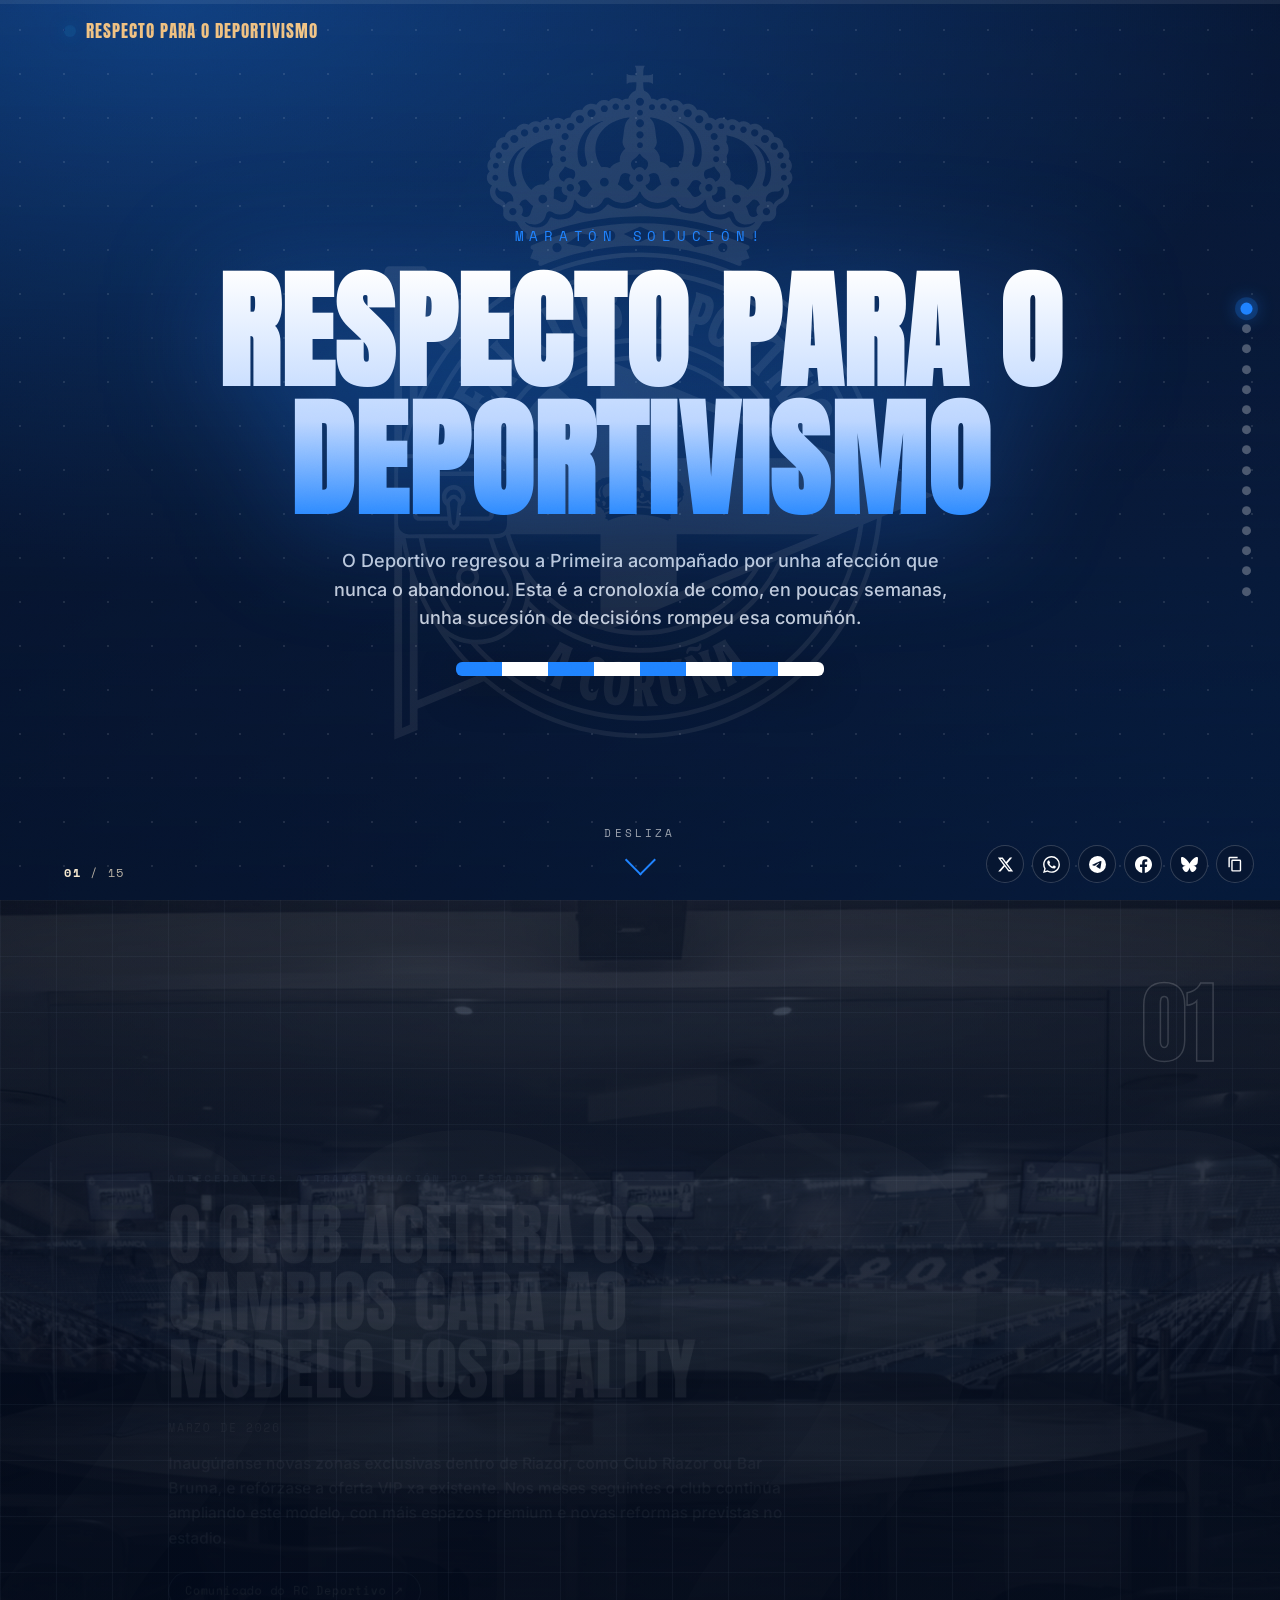
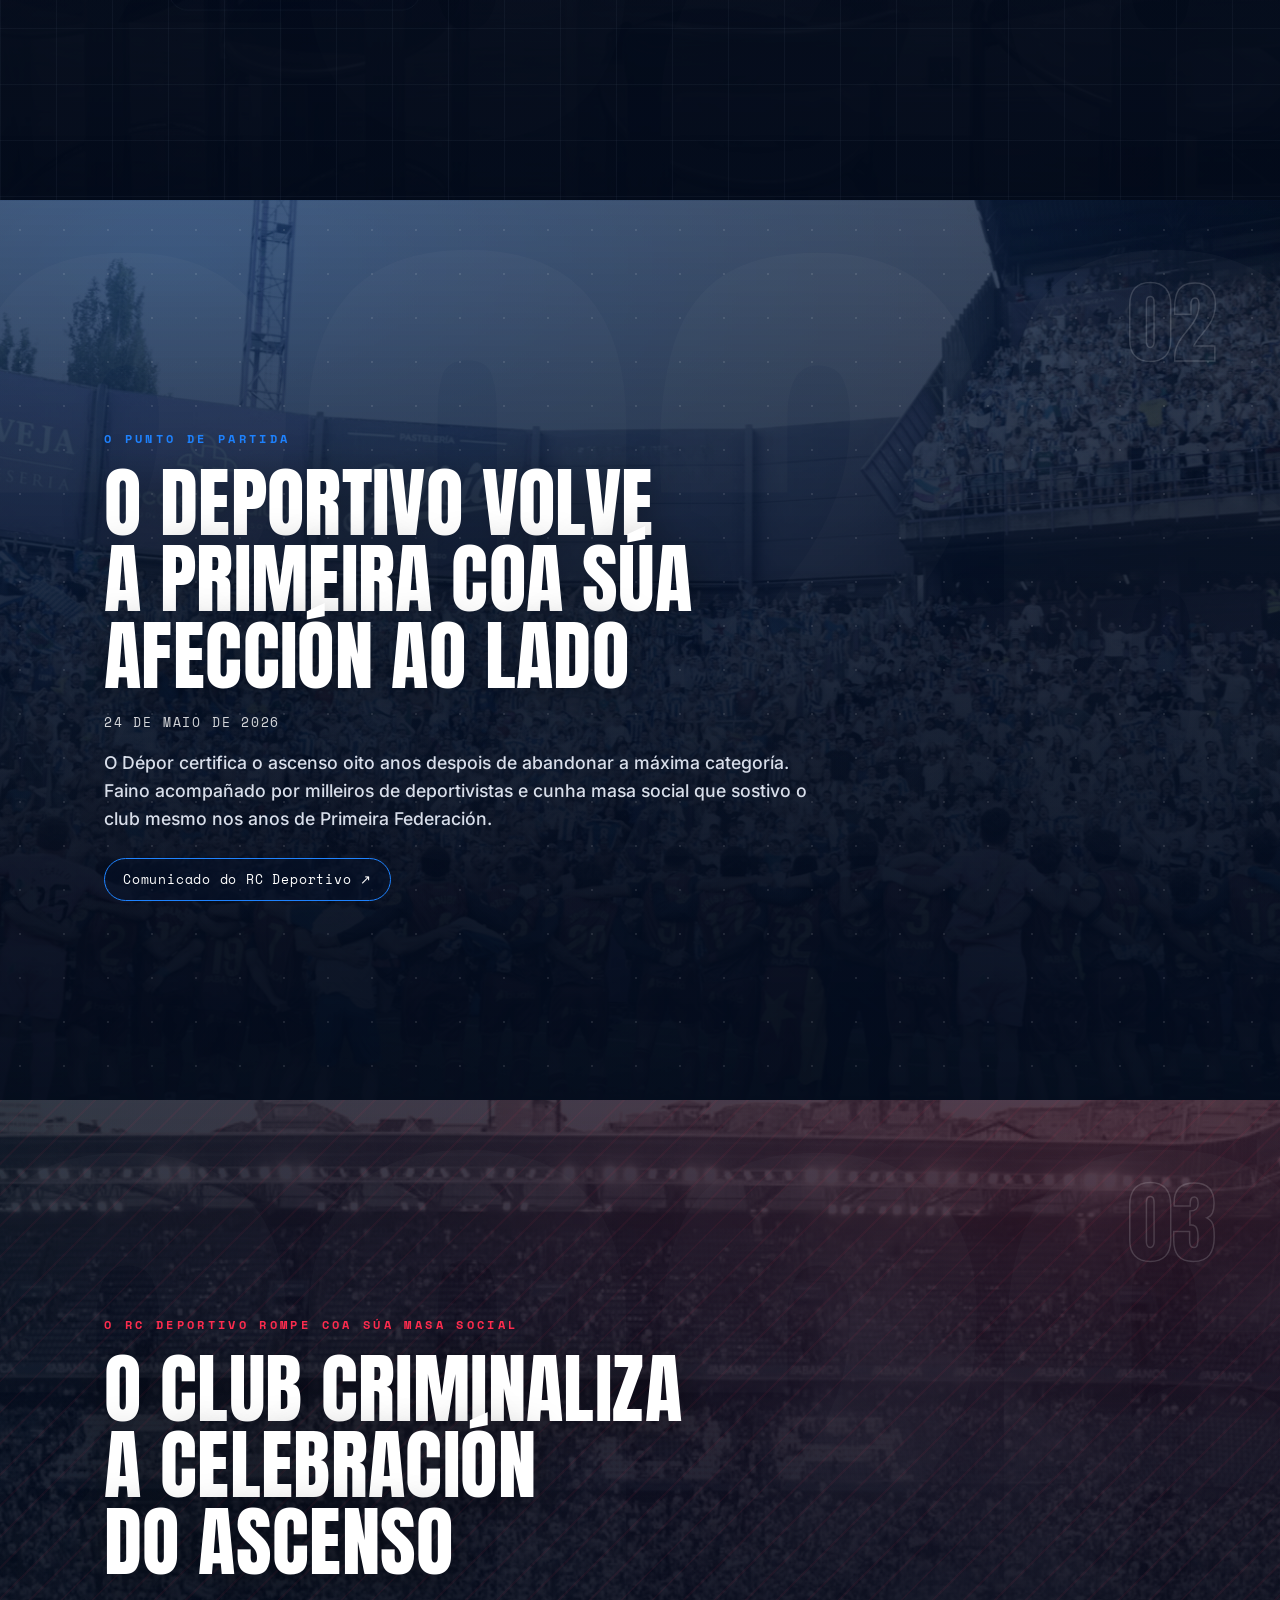
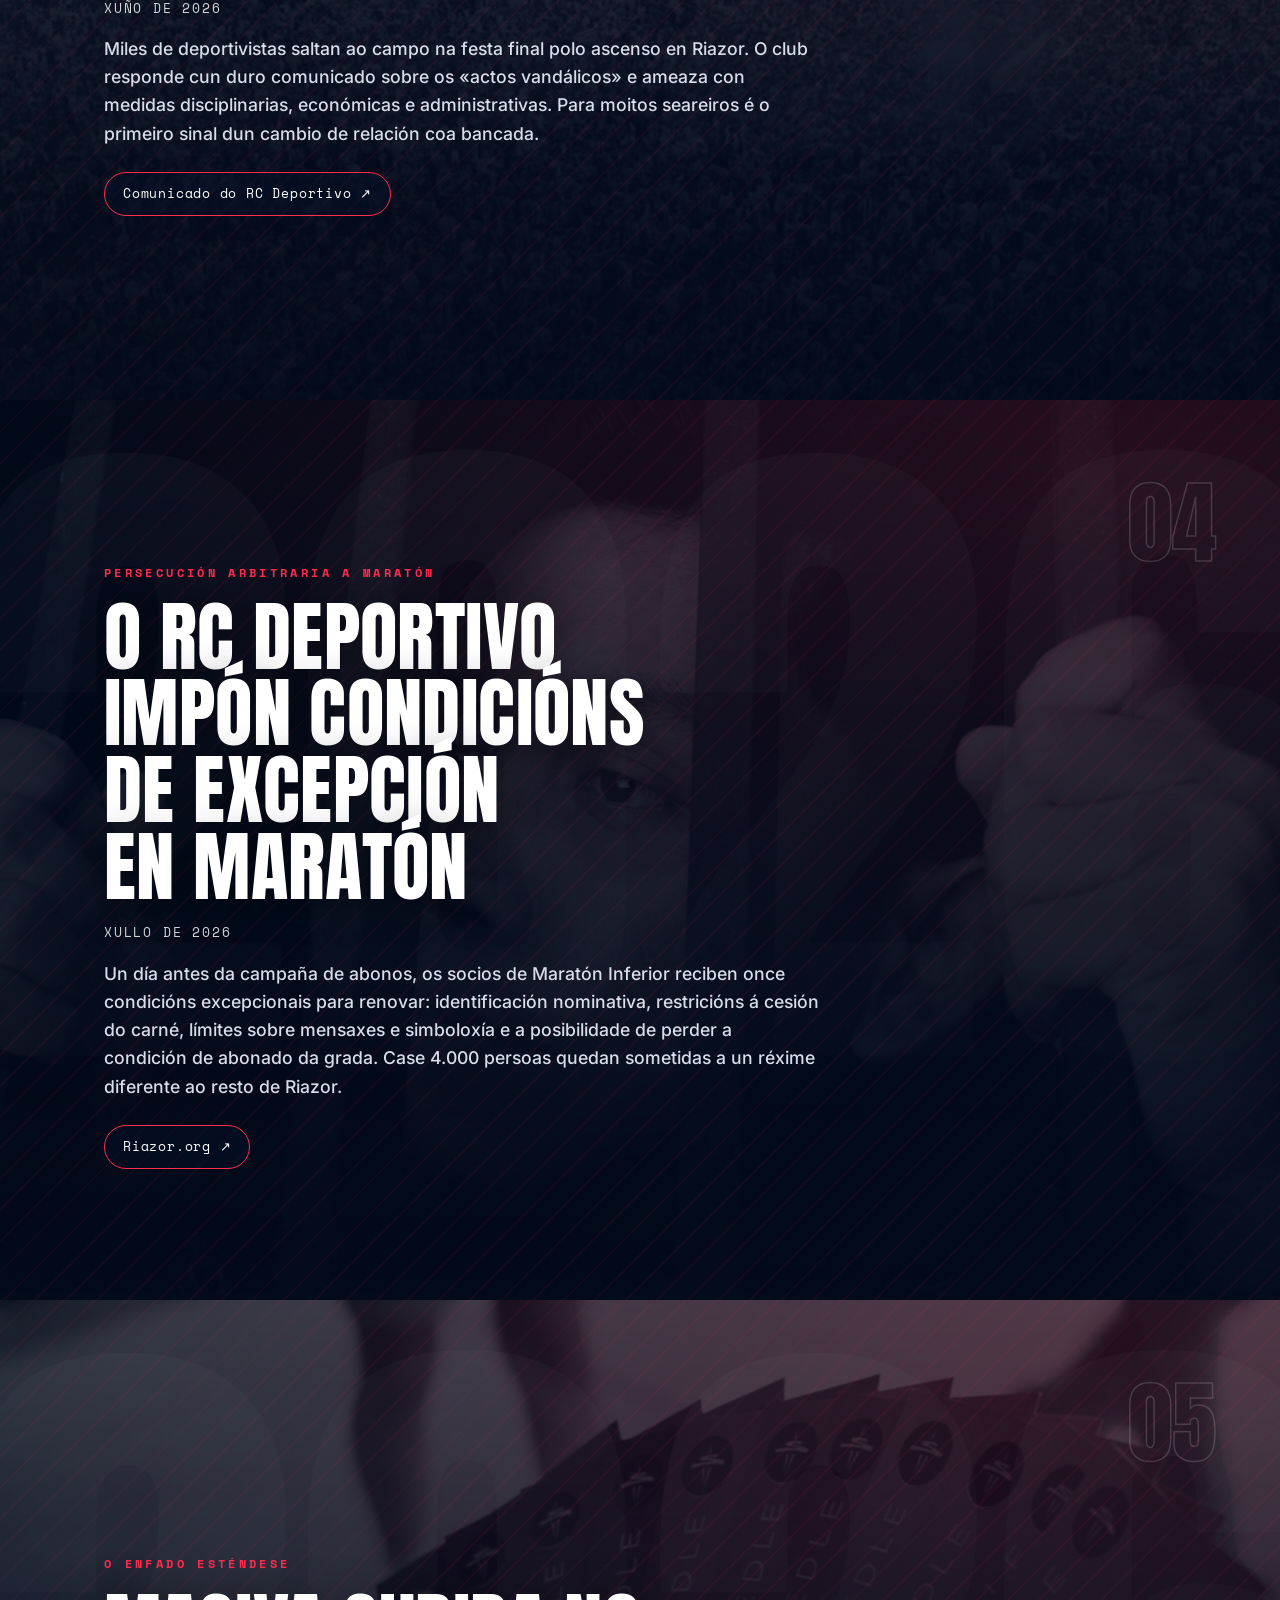
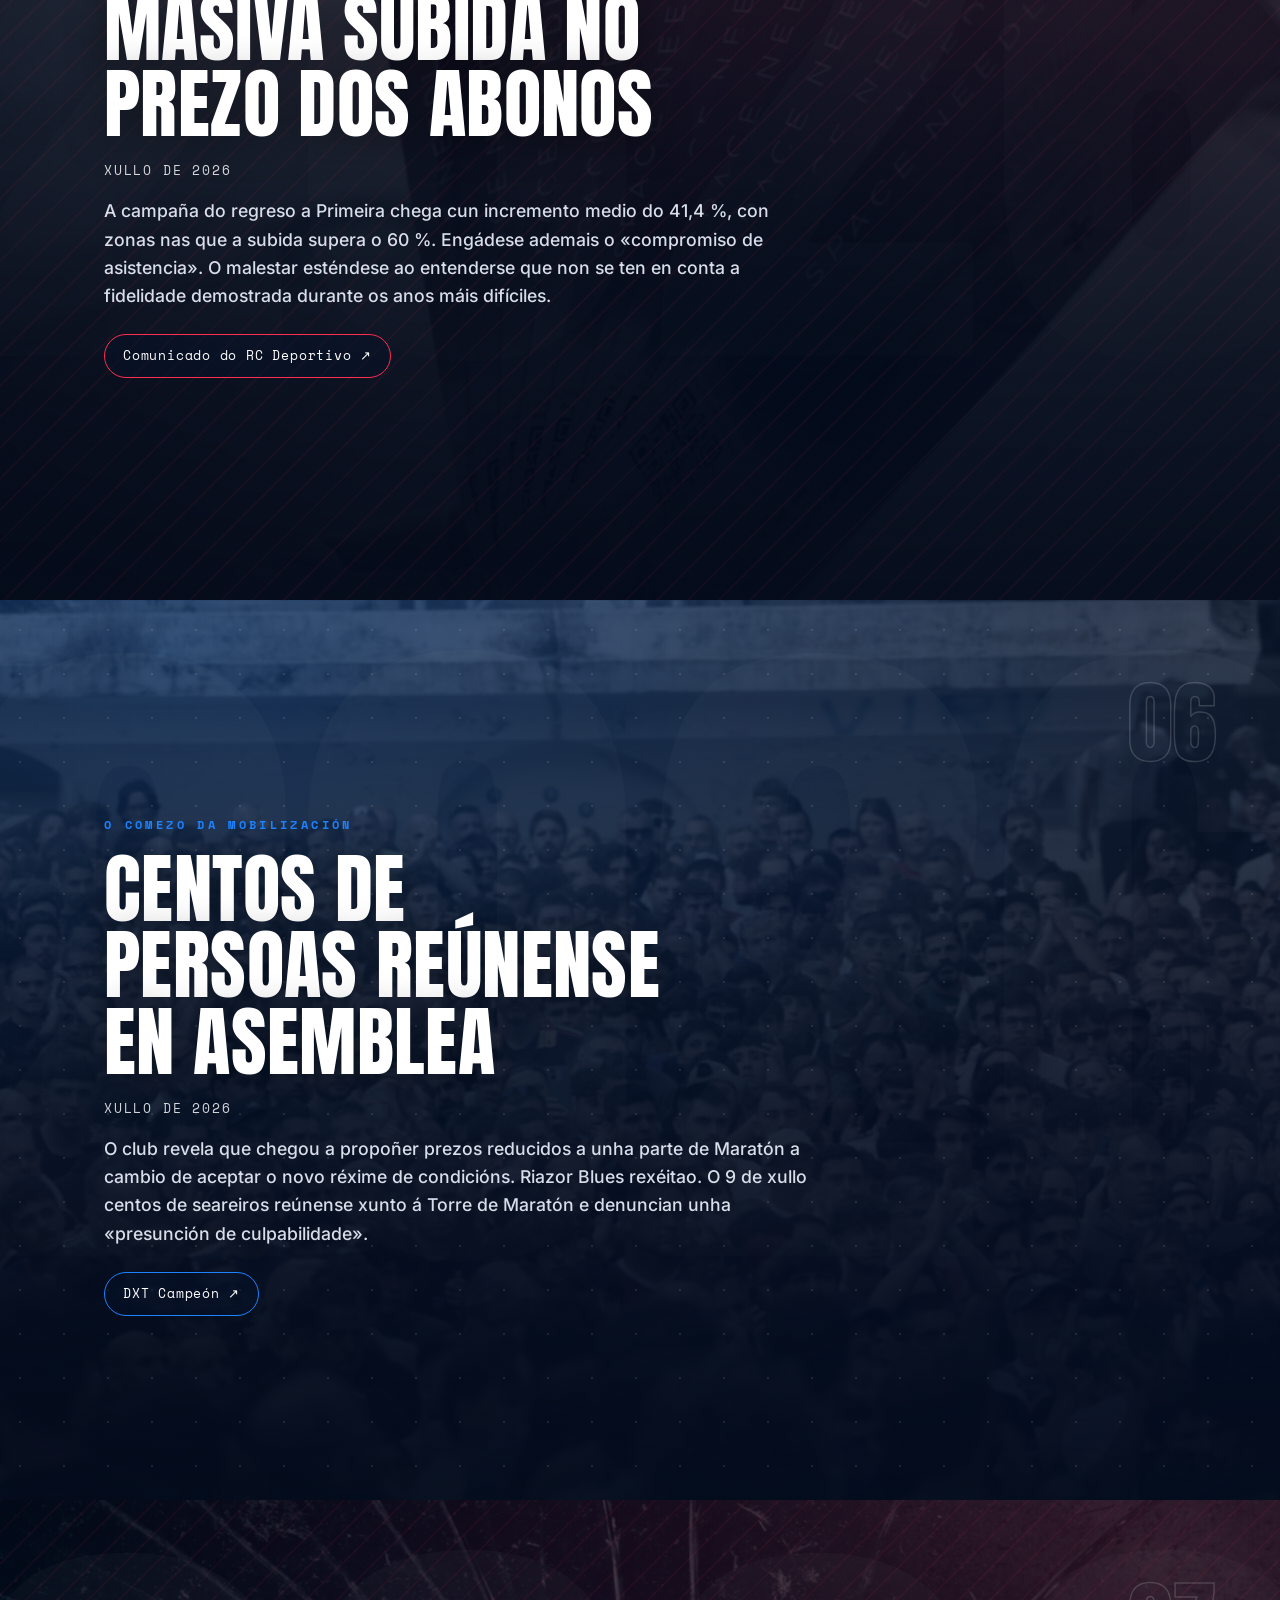
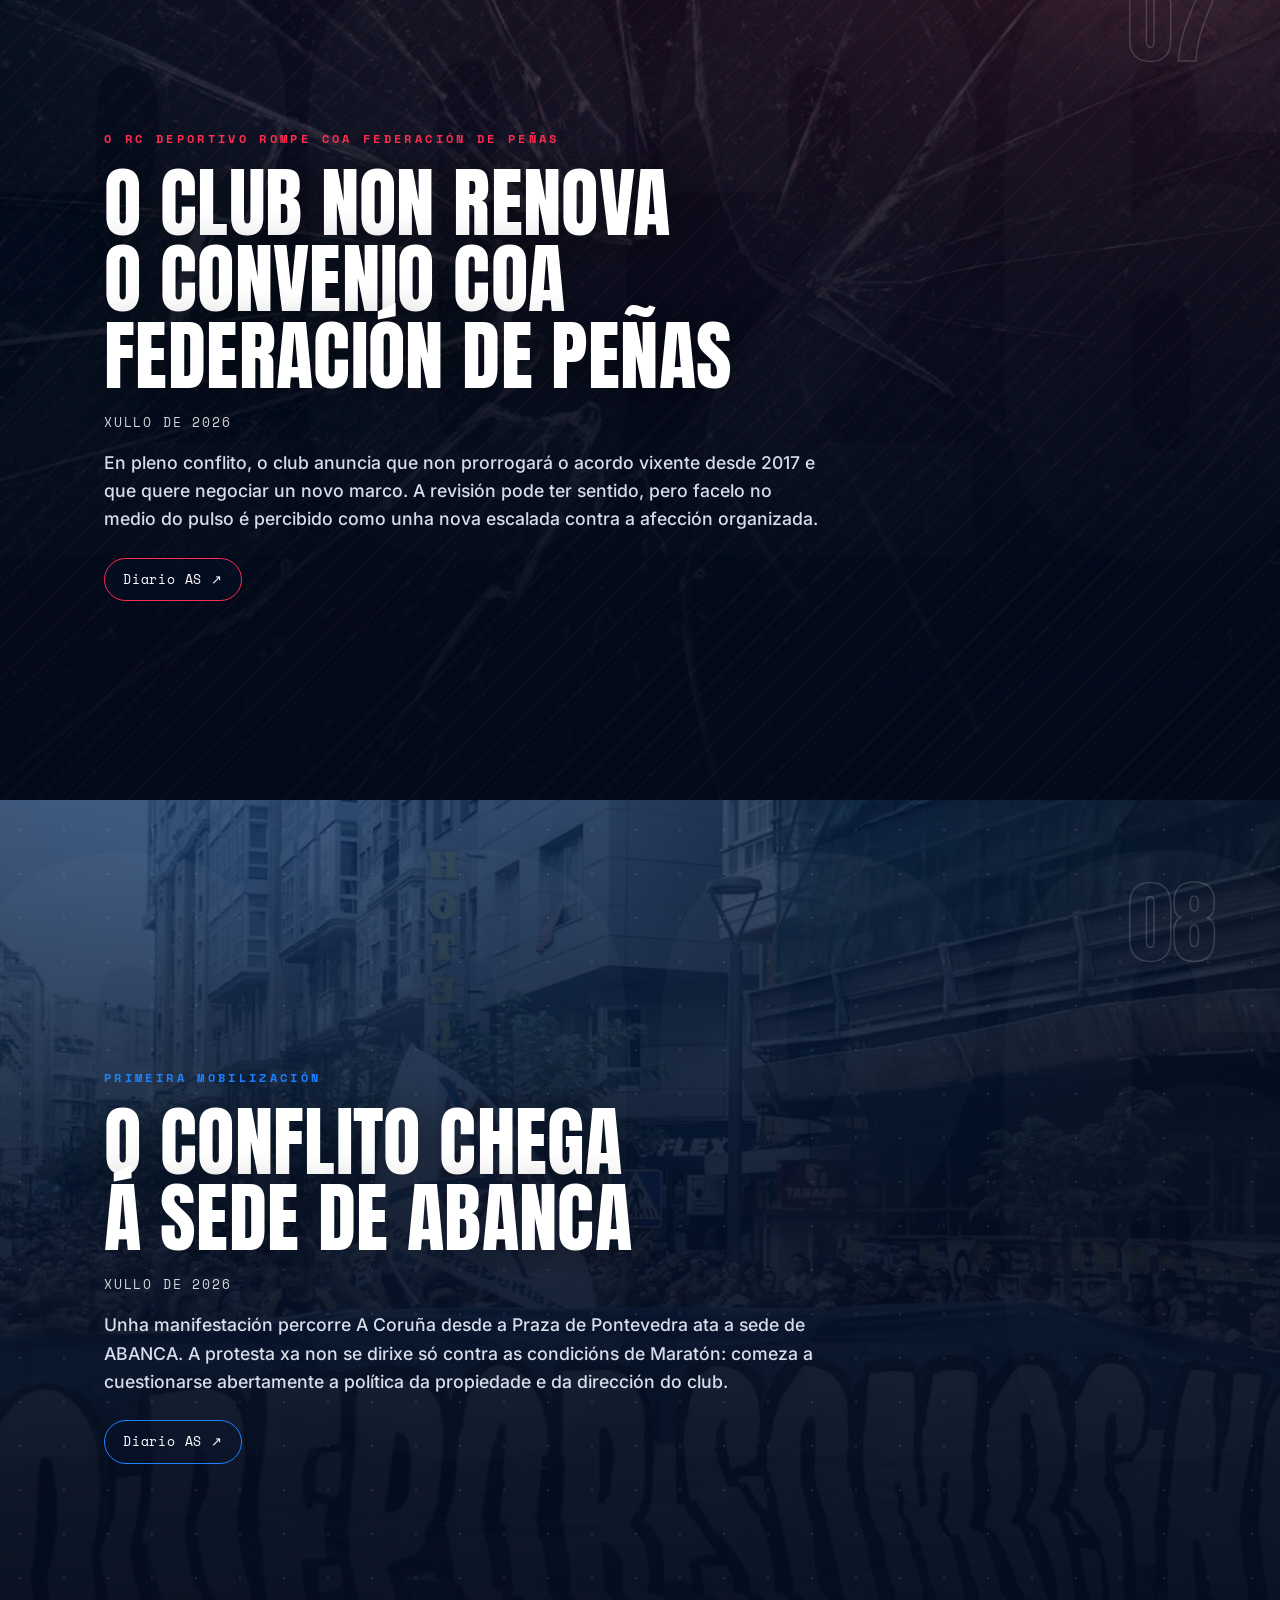
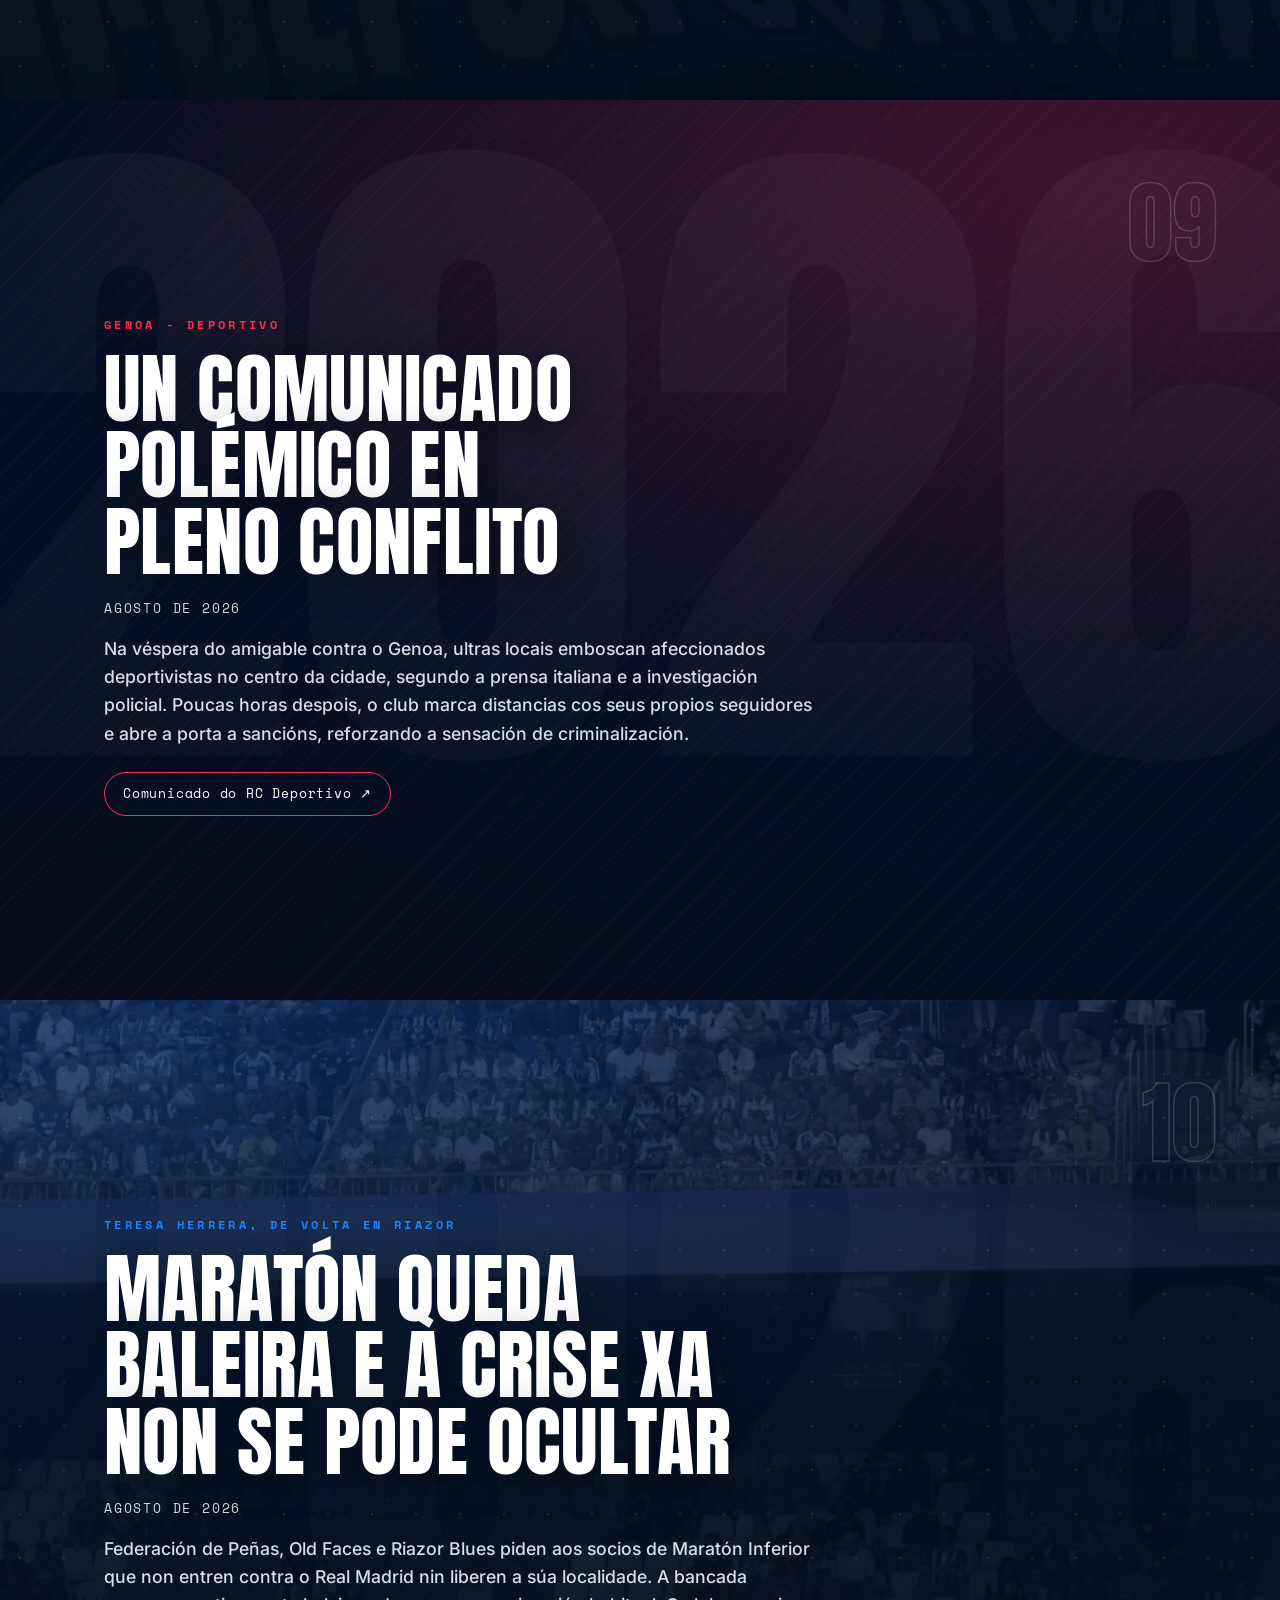
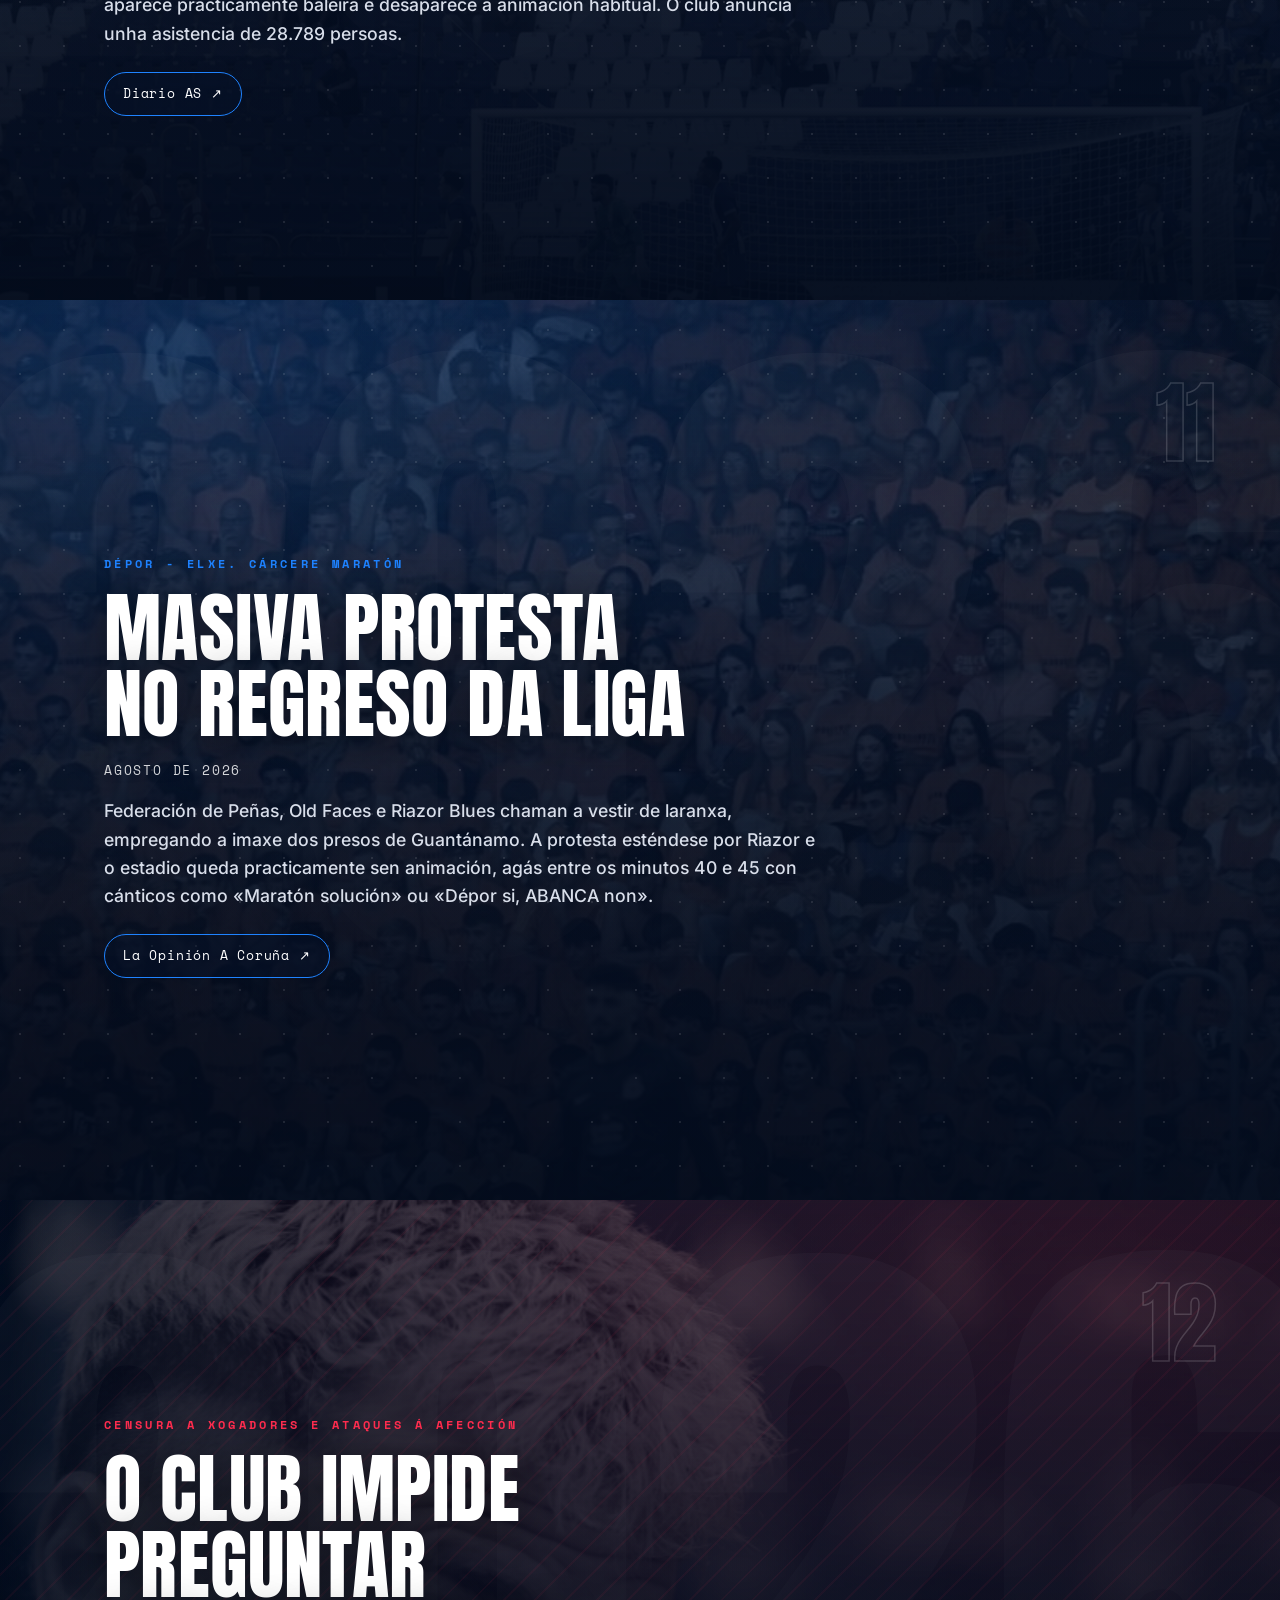
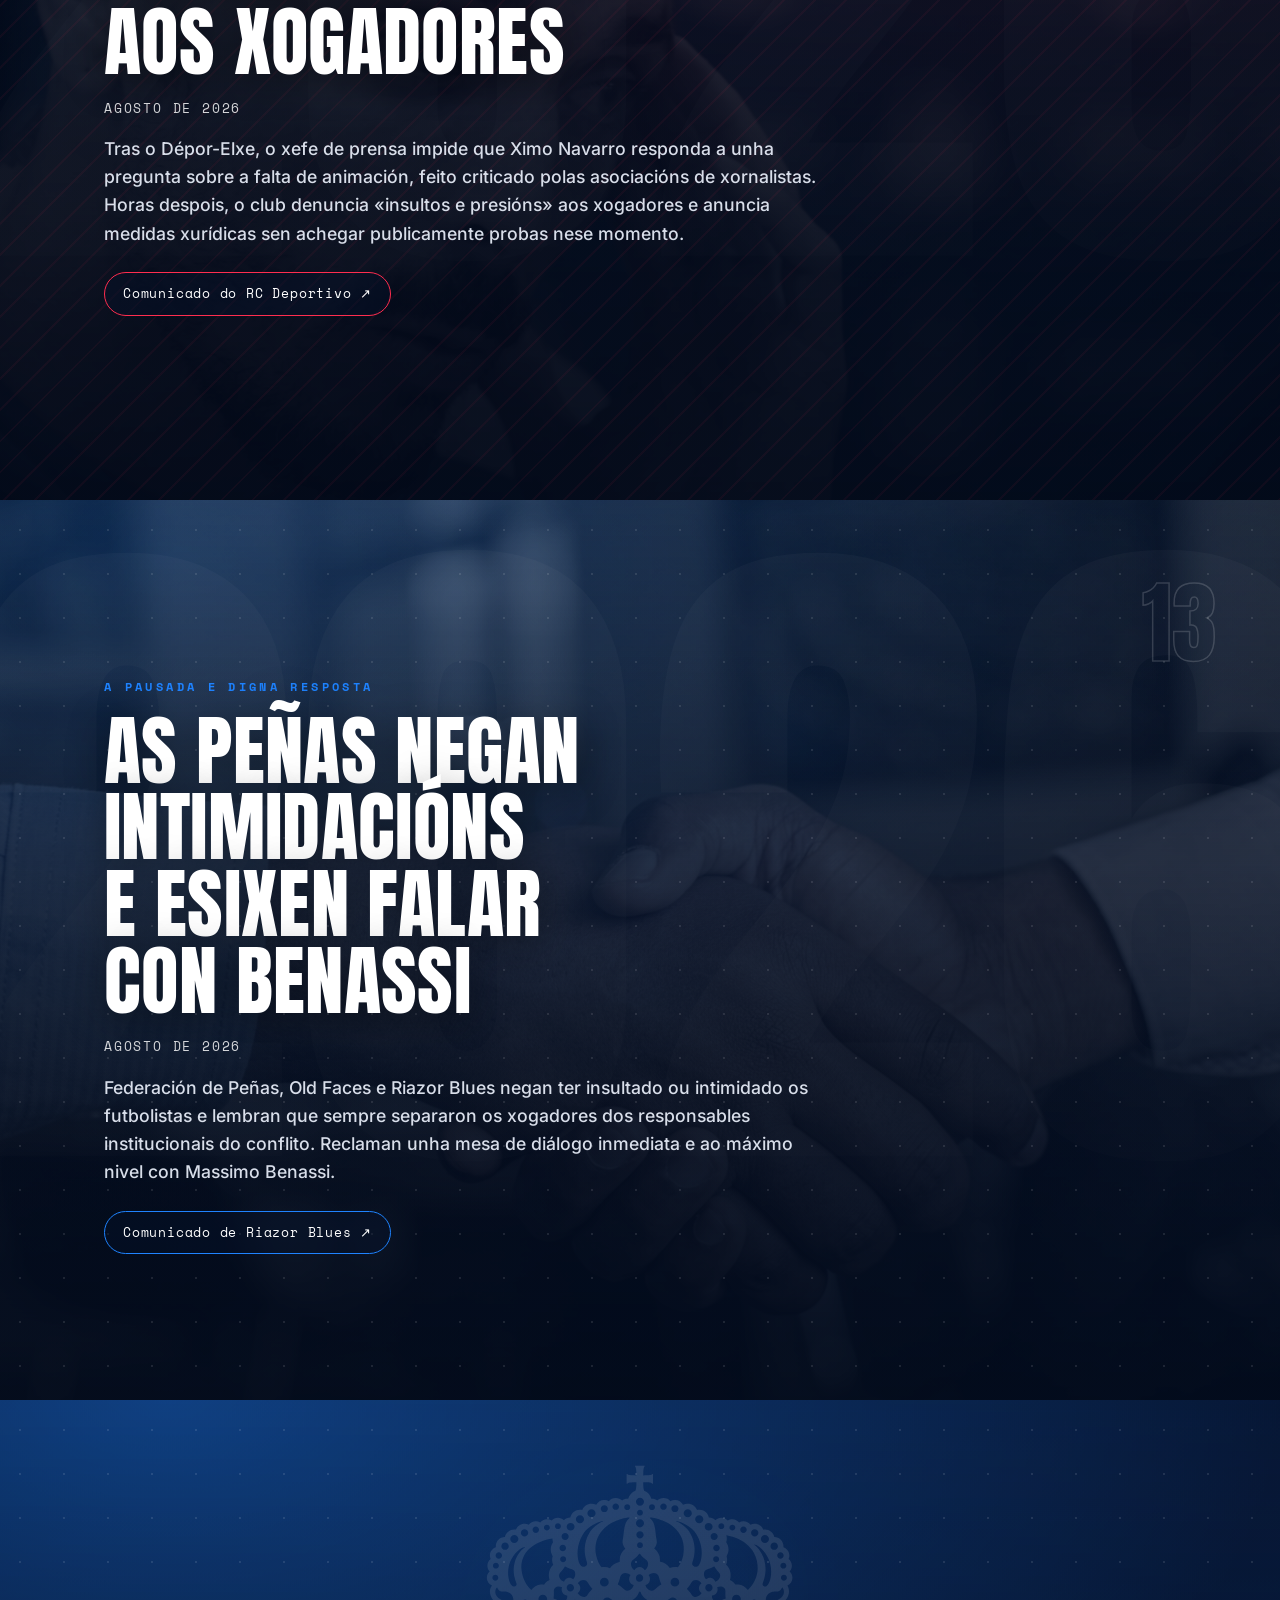
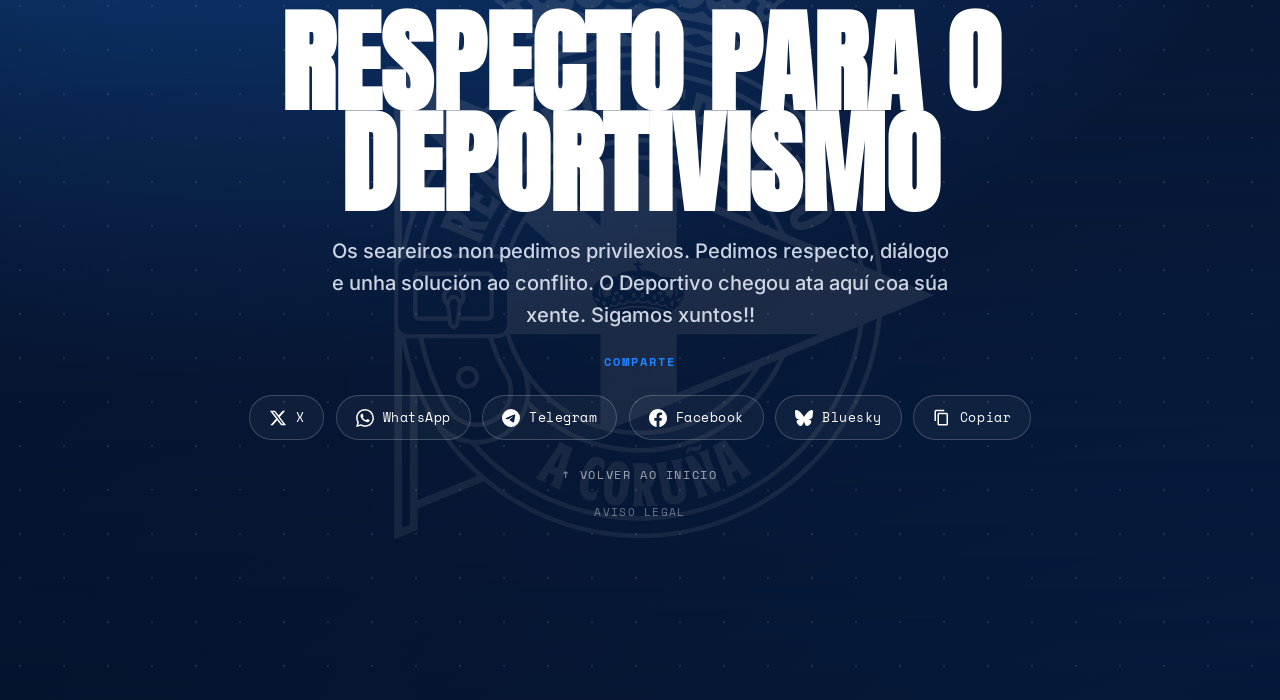
==== index.html @ 7351c094 "Sitio inicial: timeline Respecto para o Deportivismo Web estática (HTML/CSS/JS vanilla) con timeline" ====
<!-- FORZA DEPOR - MARATÓN SOLUCIÓN!! -->
<!doctype html>
<html lang="gl">
<head>
  <meta charset="utf-8" />
  <meta name="viewport" content="width=device-width, initial-scale=1, viewport-fit=cover" />
  <title>Respecto para o Deportivismo</title>
  <meta name="description" content="" />
  <link rel="icon" href="data:image/svg+xml,%3Csvg xmlns='http://www.w3.org/2000/svg' viewBox='0 0 100 100'%3E%3Ctext y='.9em' font-size='90'%3E%F0%9F%92%99%3C/text%3E%3C/svg%3E" />

  <link rel="stylesheet" href="css/fonts.css" />
  <link rel="stylesheet" href="css/style.css" />
</head>
<body>
  <div class="grain" aria-hidden="true"></div>
  <div class="progress"><div class="progress__fill" id="pfill"></div></div>

  <header class="brand"><span class="brand__dot"></span><span class="brand__name" id="brandName">Dignidade</span></header>
  <div class="counter"><b id="cNow">01</b> / <span id="cTot">00</span></div>
  <nav class="rail" id="rail" aria-label="Navegación do timeline"></nav>
  <div class="social" id="social" aria-label="Compartir en redes"></div>

  <main id="deck"></main>
  <script src="data/steps.js"></script>
  <script src="js/app.js"></script>
</body>
</html>
---- css/fonts.css ----
/* Tipografías autoaloxadas · xeradas automaticamente (Anton, Inter var, Space Mono) */

/* latin-ext */
@font-face {
  font-family: 'Anton';
  font-style: normal;
  font-weight: 400;
  font-display: swap;
  src: url(../fonts/anton-400-latin-ext.woff2) format('woff2');
  unicode-range: U+0100-02BA, U+02BD-02C5, U+02C7-02CC, U+02CE-02D7, U+02DD-02FF, U+0304, U+0308, U+0329, U+1D00-1DBF, U+1E00-1E9F, U+1EF2-1EFF, U+2020, U+20A0-20AB, U+20AD-20C0, U+2113, U+2C60-2C7F, U+A720-A7FF;
}

/* latin */
@font-face {
  font-family: 'Anton';
  font-style: normal;
  font-weight: 400;
  font-display: swap;
  src: url(../fonts/anton-400-latin.woff2) format('woff2');
  unicode-range: U+0000-00FF, U+0131, U+0152-0153, U+02BB-02BC, U+02C6, U+02DA, U+02DC, U+0304, U+0308, U+0329, U+2000-206F, U+20AC, U+2122, U+2191, U+2193, U+2212, U+2215, U+FEFF, U+FFFD;
}

/* latin-ext */
@font-face {
  font-family: 'Inter';
  font-style: normal;
  font-weight: 100 900;
  font-display: swap;
  src: url(../fonts/inter-100-900-latin-ext.woff2) format('woff2');
  unicode-range: U+0100-02BA, U+02BD-02C5, U+02C7-02CC, U+02CE-02D7, U+02DD-02FF, U+0304, U+0308, U+0329, U+1D00-1DBF, U+1E00-1E9F, U+1EF2-1EFF, U+2020, U+20A0-20AB, U+20AD-20C0, U+2113, U+2C60-2C7F, U+A720-A7FF;
}

/* latin */
@font-face {
  font-family: 'Inter';
  font-style: normal;
  font-weight: 100 900;
  font-display: swap;
  src: url(../fonts/inter-100-900-latin.woff2) format('woff2');
  unicode-range: U+0000-00FF, U+0131, U+0152-0153, U+02BB-02BC, U+02C6, U+02DA, U+02DC, U+0304, U+0308, U+0329, U+2000-206F, U+20AC, U+2122, U+2191, U+2193, U+2212, U+2215, U+FEFF, U+FFFD;
}

/* latin-ext */
@font-face {
  font-family: 'Space Mono';
  font-style: normal;
  font-weight: 400;
  font-display: swap;
  src: url(../fonts/space-mono-400-latin-ext.woff2) format('woff2');
  unicode-range: U+0100-02BA, U+02BD-02C5, U+02C7-02CC, U+02CE-02D7, U+02DD-02FF, U+0304, U+0308, U+0329, U+1D00-1DBF, U+1E00-1E9F, U+1EF2-1EFF, U+2020, U+20A0-20AB, U+20AD-20C0, U+2113, U+2C60-2C7F, U+A720-A7FF;
}

/* latin */
@font-face {
  font-family: 'Space Mono';
  font-style: normal;
  font-weight: 400;
  font-display: swap;
  src: url(../fonts/space-mono-400-latin.woff2) format('woff2');
  unicode-range: U+0000-00FF, U+0131, U+0152-0153, U+02BB-02BC, U+02C6, U+02DA, U+02DC, U+0304, U+0308, U+0329, U+2000-206F, U+20AC, U+2122, U+2191, U+2193, U+2212, U+2215, U+FEFF, U+FFFD;
}

/* latin-ext */
@font-face {
  font-family: 'Space Mono';
  font-style: normal;
  font-weight: 700;
  font-display: swap;
  src: url(../fonts/space-mono-700-latin-ext.woff2) format('woff2');
  unicode-range: U+0100-02BA, U+02BD-02C5, U+02C7-02CC, U+02CE-02D7, U+02DD-02FF, U+0304, U+0308, U+0329, U+1D00-1DBF, U+1E00-1E9F, U+1EF2-1EFF, U+2020, U+20A0-20AB, U+20AD-20C0, U+2113, U+2C60-2C7F, U+A720-A7FF;
}

/* latin */
@font-face {
  font-family: 'Space Mono';
  font-style: normal;
  font-weight: 700;
  font-display: swap;
  src: url(../fonts/space-mono-700-latin.woff2) format('woff2');
  unicode-range: U+0000-00FF, U+0131, U+0152-0153, U+02BB-02BC, U+02C6, U+02DA, U+02DC, U+0304, U+0308, U+0329, U+2000-206F, U+20AC, U+2122, U+2191, U+2193, U+2212, U+2215, U+FEFF, U+FFFD;
}
---- css/style.css ----
/* ============================== TOKENS ============================== */
:root{
  --navy:      #05122b;
  --navy-2:    #0a1e42;
  --blue:      #1f83ff;
  --blue-deep: #0a4aa2;
  --white:     #eef4ff;
  --paper:     #f5f8ff;
  --alarm:     #ff2d4f;
  --alarm-2:   #ff6a3d;
  --ink:       #030c1e;

  
  --ff-display: "Anton", "Arial Narrow", sans-serif;
  --ff-text:    "Inter", system-ui, sans-serif;
  --ff-mono:    "Space Mono", ui-monospace, monospace;

  --pad: clamp(1.25rem, 5vw, 5rem);
}

*{ box-sizing:border-box; margin:0; padding:0; }
html{ scroll-snap-type: y mandatory; -webkit-text-size-adjust:100%; }
@media (prefers-reduced-motion: reduce){ html{ scroll-snap-type:none; scroll-behavior:auto; } }

body{
  font-family: var(--ff-text);
  background: var(--navy);
  color: var(--white);
  -webkit-font-smoothing: antialiased;
  overflow-x: hidden;
}

/* ============================== NOISE / GRAIN ============================== */
.grain{
  position:fixed; inset:-50%; z-index:900; pointer-events:none;
  opacity:.05; mix-blend-mode:overlay;
  background-image:url("data:image/svg+xml,%3Csvg xmlns='http://www.w3.org/2000/svg' width='140' height='140'%3E%3Cfilter id='n'%3E%3CfeTurbulence type='fractalNoise' baseFrequency='0.8' numOctaves='2' stitchTiles='stitch'/%3E%3C/filter%3E%3Crect width='100%25' height='100%25' filter='url(%23n)'/%3E%3C/svg%3E");
  animation: grain 6s steps(6) infinite;
}
@keyframes grain{
  0%{transform:translate(0,0)} 20%{transform:translate(-4%,3%)} 40%{transform:translate(3%,-2%)}
  60%{transform:translate(-2%,4%)} 80%{transform:translate(4%,2%)} 100%{transform:translate(0,0)}
}
@media (prefers-reduced-motion: reduce){ .grain{ animation:none; } }

/* ============================== FIXED UI ============================== */
.progress{ position:fixed; top:0; left:0; right:0; height:4px; z-index:1000; background:rgba(255,255,255,.08); }
.progress__fill{ height:100%; width:0; background:linear-gradient(90deg, var(--blue), var(--white)); box-shadow:0 0 18px var(--blue); transition:width .12s linear; }

.brand{
  position:fixed; top:1.1rem; left:var(--pad); z-index:1000;
  display:flex; align-items:center; gap:.6rem; mix-blend-mode:difference;
}
.brand__dot{ width:12px; height:12px; border-radius:50%; background:var(--blue); box-shadow:0 0 14px var(--blue); animation:pulse 2.4s ease-in-out infinite; }
@keyframes pulse{ 0%,100%{transform:scale(1);opacity:1} 50%{transform:scale(1.6);opacity:.55} }
.brand__name{ font-family:var(--ff-display); letter-spacing:.06em; font-size:1.05rem; text-transform:uppercase; color:#fff; }

.counter{
  position:fixed; bottom:1.15rem; left:var(--pad); z-index:1000;
  font-family:var(--ff-mono); font-size:.78rem; letter-spacing:.14em; color:rgba(255,255,255,.72);
  mix-blend-mode:difference;
}
.counter b{ color:#fff; font-weight:700; }

/* right rail */
.rail{ position:fixed; top:50%; right:clamp(.7rem,2.4vw,1.8rem); transform:translateY(-50%); z-index:1000; display:flex; flex-direction:column; gap:.7rem; }
.rail button{
  --s:9px; width:var(--s); height:var(--s); border:0; padding:0; cursor:pointer; border-radius:50%;
  background:rgba(255,255,255,.28); transition:all .35s cubic-bezier(.2,.8,.2,1); position:relative;
}
.rail button::after{
  content:attr(data-label); position:absolute; right:22px; top:50%; transform:translateY(-50%) translateX(6px);
  white-space:nowrap; font-family:var(--ff-mono); font-size:.62rem; letter-spacing:.1em; text-transform:uppercase;
  color:#fff; background:rgba(5,18,43,.85); padding:.28rem .5rem; border-radius:4px; opacity:0; pointer-events:none; transition:.25s;
}
.rail button:hover::after{ opacity:1; transform:translateY(-50%) translateX(0); }
.rail button:hover{ background:rgba(255,255,255,.7); }
.rail button.is-active{ background:var(--blue); box-shadow:0 0 0 4px rgba(31,131,255,.22),0 0 14px var(--blue); transform:scale(1.35); }
@media (max-width:640px){ .rail{ display:none; } }

/* ============================== SOCIAL DOCK (fixo) ============================== */
.social{
  position:fixed; right:clamp(.8rem,2.4vw,1.6rem); bottom:1.05rem; z-index:1000;
  display:flex; gap:.5rem; align-items:center;
}
.social a, .social button{
  width:38px; height:38px; border-radius:50%; display:grid; place-items:center; cursor:pointer;
  border:1px solid rgba(255,255,255,.18); background:rgba(8,20,44,.55); backdrop-filter:blur(8px);
  color:#fff; transition:none;   /* sen transición no hover (pedido) */
}
.social a:hover, .social button:hover{ transform:translateY(-3px); color:var(--blue); border-color:var(--blue); box-shadow:0 8px 22px rgba(0,0,0,.45); }
.social svg{ width:17px; height:17px; fill:currentColor; }
@media (max-width:640px){ .social{ bottom:.7rem; gap:.4rem; } .social a,.social button{ width:34px; height:34px; } }

/* ============================== DECK / STEPS ============================== */
.step{
  position:relative; height:100svh; scroll-snap-align:start; scroll-snap-stop:always;
  display:grid; place-items:center; overflow:hidden; isolation:isolate;
}

/* background layers */
.step__bg{ position:absolute; inset:-8%; z-index:-4; background-position:center; background-size:cover; will-change:transform; }
.step__photo{
  position:absolute; inset:-6%; z-index:-3;
  background-position:center; background-size:cover; background-repeat:no-repeat;
  filter:grayscale(.85) contrast(1.03) brightness(.82); opacity:.32; will-change:transform;
  animation:kenburns 26s ease-in-out infinite alternate;
}
@media (prefers-reduced-motion: reduce){ .step__photo{ animation:none; } }
@keyframes kenburns{ from{ transform:scale(1.05) translate(0,0); } to{ transform:scale(1.2) translate(-2%,-2%); } }

.step__ghost{
  position:absolute; z-index:-2; font-family:var(--ff-display); line-height:.8; pointer-events:none;
  font-size:clamp(16rem,52vw,44rem); color:rgba(255,255,255,.04); left:50%; top:50%;
  transform:translate(-50%,-50%); white-space:nowrap; will-change:transform;
}
.step__scrim{ position:absolute; inset:0; z-index:-1; }
.step__shade{ position:absolute; inset:0; z-index:-1; background:linear-gradient(180deg, rgba(3,8,20,.15) 0%, rgba(3,8,20,.5) 55%, rgba(3,8,20,.82) 100%); }

/* side theming */
.step[data-side="infamia"]{ --accent:var(--alarm); --accent-2:var(--alarm-2); }
.step[data-side="infamia"] .step__bg{
  background-image:
    radial-gradient(120% 90% at 78% 15%, rgba(255,45,79,.30), transparent 55%),
    radial-gradient(140% 120% at 15% 100%, #12060e 0%, var(--navy) 45%, var(--ink) 100%);
}
.step[data-side="infamia"] .step__scrim{
  background:
    repeating-linear-gradient(135deg, rgba(255,45,79,.05) 0 2px, transparent 2px 22px),
    linear-gradient(180deg, rgba(3,12,30,.15), rgba(3,12,30,.55));
}
.step[data-side="infamia"] .step__photo{ filter:grayscale(.7) sepia(.25) hue-rotate(-25deg) contrast(1.05) brightness(.8); }

.step[data-side="dignidade"]{ --accent:var(--blue); --accent-2:var(--white); }
.step[data-side="dignidade"] .step__bg{
  background-image:
    radial-gradient(120% 90% at 22% 12%, rgba(31,131,255,.42), transparent 55%),
    radial-gradient(150% 130% at 90% 100%, #072a5c 0%, var(--navy-2) 40%, var(--navy) 100%);
}
.step[data-side="dignidade"] .step__scrim{
  background:
    radial-gradient(2px 2px at 20px 30px, rgba(255,255,255,.10) 50%, transparent 51%) 0 0/44px 44px,
    linear-gradient(180deg, rgba(3,12,30,.05), rgba(3,12,30,.5));
}
.step[data-side="dignidade"] .step__photo{ filter:grayscale(.6) contrast(1.04) brightness(.85) saturate(1.05); }

/* NEUTRO · pasos meramente informativos */
.step[data-side="info"]{ --accent:#9db4d6; --accent-2:var(--white); }
.step[data-side="info"] .step__bg{
  background-image:
    radial-gradient(120% 90% at 50% 10%, rgba(140,165,200,.18), transparent 55%),
    radial-gradient(150% 130% at 50% 100%, #0c1c37 0%, var(--navy) 48%, var(--ink) 100%);
}
.step[data-side="info"] .step__scrim{
  background:
    linear-gradient(rgba(157,180,214,.05) 1px, transparent 1px) 0 0/56px 56px,
    linear-gradient(90deg, rgba(157,180,214,.05) 1px, transparent 1px) 0 0/56px 56px,
    linear-gradient(180deg, rgba(3,12,30,.08), rgba(3,12,30,.5));
}
.step[data-side="info"] .step__photo{ filter:grayscale(.85) contrast(1.03) brightness(.84); }

/* inner content wrapper */
.step__inner{
  position:relative; width:100%; max-width:1200px; padding:var(--pad); padding-top:6rem;
  display:grid; gap:1.1rem; will-change:transform,opacity;
}

.step__index{
  position:absolute; top:5.5rem; right:var(--pad); font-family:var(--ff-display);
  font-size:clamp(3rem,7vw,6rem); line-height:.8; color:transparent; -webkit-text-stroke:1.5px rgba(255,255,255,.16);
}

.step__kicker{
  display:inline-block; width:max-content;
  font-family:var(--ff-mono); font-weight:700; font-size:clamp(.6rem,1.5vw,.75rem);
  letter-spacing:.28em; text-transform:uppercase; color:var(--accent);
}

.step__title{
  font-family:var(--ff-display); font-weight:400; text-transform:uppercase;
  font-size:clamp(2.7rem,6vw,5.75rem); line-height:1; letter-spacing:.005em;
  color:#fff; max-width:17ch; text-wrap:balance;
  text-shadow:0 6px 40px rgba(0,0,0,.45);
}
.step__title mark{ background:none; color:var(--accent); }

.step__date{
  font-family:var(--ff-mono); font-size:clamp(.65rem,1.5vw,.8rem); letter-spacing:.14em;
  color:rgba(255,255,255,.82); text-transform:uppercase;
}
.step__body{
  font-size:clamp(0.9rem,1.7vw,1.1rem); line-height:1.6; max-width:65ch; font-weight:500;
  color:rgba(238,244,255,.9);
}
.step__source{
  justify-self:start; margin-top:.4rem; display:inline-flex; align-items:center; gap:.55rem;
  font-family:var(--ff-mono); font-size:.82rem; letter-spacing:.06em; line-height:1; text-decoration:none;
  color:#fff; padding:.9rem 1.125rem; border:1.5px solid var(--accent); border-radius:100px;
  background:rgba(5,18,43,.4);
  transition:transform .25s, color .25s, background-color .25s, border-color .25s;
}
.step__source span.arrow{ transition:transform .25s; }
/* no hover cambian FONDO + borde + texto á vez → o texto sempre se le */
.step__source:hover{ background:var(--accent); border-color:var(--accent); color:var(--ink); transform:translateY(-2px); }
.step__source:hover span.arrow{ transform:translate(3px,-3px); }

/* enter animation (driven by .is-active) */
.step__inner > *{ opacity:0; transform:translateY(28px); }
.step.is-active .step__inner > *{ opacity:1; transform:none; transition:opacity .7s ease, transform .7s cubic-bezier(.16,1,.3,1); }
.step.is-active .step__inner > *:nth-child(1){ transition-delay:.05s; }
.step.is-active .step__inner > *:nth-child(2){ transition-delay:.14s; }
.step.is-active .step__inner > *:nth-child(3){ transition-delay:.22s; }
.step.is-active .step__inner > *:nth-child(4){ transition-delay:.30s; }
.step.is-active .step__inner > *:nth-child(5){ transition-delay:.38s; }
.step.is-active .step__inner > *:nth-child(6){ transition-delay:.46s; }
.step__index{ opacity:.001; transition:opacity .8s ease .2s; }
.step.is-active .step__index{ opacity:1; }
@media (prefers-reduced-motion: reduce){
  .step__inner > *{ opacity:1 !important; transform:none !important; }
}

/* ============================== HERO ============================== */
.hero{ background:radial-gradient(140% 120% at 50% -10%, #0c336e 0%, var(--navy-2) 45%, var(--ink) 100%); }
.hero .step__inner{ place-items:center; text-align:center; gap:1.4rem; padding-top:var(--pad); }
/* escudo de fondo (marca de auga grande na primeira pantalla) */
.crest{
  position:absolute; z-index:-2; left:50%; top:47%; transform:translate(-50%,-50%);
  width:min(92vw, 88vh); aspect-ratio:1/1;
  background-position:center; background-size:contain; background-repeat:no-repeat;
  opacity:.12; pointer-events:none;
  filter:drop-shadow(0 0 60px rgba(31,131,255,.35));
  animation:crestfloat 12s ease-in-out infinite alternate;
}
@keyframes crestfloat{ from{ transform:translate(-50%,-50%) scale(1); } to{ transform:translate(-50%,-52%) scale(1.04); } }
@media (prefers-reduced-motion: reduce){ .crest{ animation:none; } }
.hero__kick{
  font-family:var(--ff-mono); letter-spacing:.4em; text-transform:uppercase; font-size:clamp(.7rem,1.6vw,.9rem);
  color:var(--blue);
}
.hero__title{
  font-family:var(--ff-display); text-transform:uppercase; line-height:1;
  font-size:clamp(3rem,10vw,10rem); letter-spacing:.01em;
  background:linear-gradient(180deg,#fff 0%, #bcd6ff 60%, var(--blue) 100%);
  -webkit-background-clip:text; background-clip:text; color:transparent;
  filter:drop-shadow(0 10px 60px rgba(31,131,255,.35));
}
.hero__tagline{ font-size:clamp(1.1rem,2.6vw,1.7rem); font-weight:700; letter-spacing:.02em; color:#fff; }
.hero__intro{ max-width:52ch; font-size:clamp(1rem,1.8vw,1.125rem); line-height:1.6; color:rgba(238,244,255,.82); font-weight:500; }
.hero__flag{ display:flex; gap:0; margin-top:.4rem; border-radius:6px; overflow:hidden; box-shadow:0 12px 40px rgba(0,0,0,.4); }
.hero__flag i{ display:block; width:46px; height:14px; }
.hero__flag i:nth-child(odd){ background:var(--blue); } .hero__flag i:nth-child(even){ background:#fff; }

.scrollhint{ position:absolute; bottom:1.8rem; left:50%; transform:translateX(-50%); display:grid; place-items:center; gap:.5rem; z-index:5; }
.scrollhint span{ font-family:var(--ff-mono); font-size:.66rem; letter-spacing:.3em; text-transform:uppercase; color:rgba(255,255,255,.6); }
.scrollhint .chev{ width:22px; height:22px; border-right:2px solid var(--blue); border-bottom:2px solid var(--blue); transform:rotate(45deg); animation:bob 1.6s ease-in-out infinite; }
@keyframes bob{ 0%,100%{transform:rotate(45deg) translate(0,0);opacity:.4} 50%{transform:rotate(45deg) translate(4px,4px);opacity:1} }

/* ============================== OUTRO ============================== */
.outro{ background:radial-gradient(130% 120% at 50% 120%, #0c336e 0%, var(--navy-2) 45%, var(--ink) 100%); }
.outro .step__inner{ place-items:center; text-align:center; gap:1.3rem; }
.outro__title{ font-family:var(--ff-display); text-transform:uppercase; font-size:clamp(2.6rem,9vw,7rem); line-height:.9; color:#fff; }
.outro__body{ max-width:48ch; font-size:clamp(1rem,1.8vw,1.25rem); line-height:1.6; color:rgba(238,244,255,.85); font-weight:500; }
.outro__cta{ font-family:var(--ff-mono); font-weight:700; letter-spacing:.16em; text-transform:uppercase; font-size:.78rem; color:var(--blue); }

/* botón/anchor de compartir (na pantalla final) */
.share{ display:flex; flex-wrap:wrap; gap:.7rem; justify-content:center; margin-top:.2rem; }
.share a, .share button{
  display:inline-flex; align-items:center; gap:.55rem; cursor:pointer; text-decoration:none;
  padding:.75rem 1.2rem; border-radius:100px; border:1.5px solid rgba(255,255,255,.2);
  background:rgba(255,255,255,.04); color:#fff;
  font-family:var(--ff-mono); font-size:.8rem; letter-spacing:.04em;
  transition:none;   /* sen transición no hover (pedido) */
}
.share a:hover, .share button:hover{ transform:translateY(-2px); background:var(--blue); border-color:var(--blue); color:var(--ink); }
.share svg{ width:18px; height:18px; fill:currentColor; }

.backtop{ background:none;border:0;color:rgba(255,255,255,.6);font-family:var(--ff-mono);font-size:.72rem;letter-spacing:.14em;cursor:pointer;text-transform:uppercase; margin-top:.3rem; }
.backtop:hover{ color:#fff; }
.outro__legal{ color:rgba(255,255,255,.4); font-family:var(--ff-mono); font-size:.68rem; letter-spacing:.12em; text-transform:uppercase; text-decoration:none; }
.outro__legal:hover{ color:var(--blue); }

/* ============================== TOAST ============================== */
.toast{
  position:fixed; left:50%; bottom:2rem; transform:translate(-50%,20px); z-index:2000;
  background:var(--blue); color:var(--ink); font-family:var(--ff-mono); font-weight:700; font-size:.82rem;
  padding:.7rem 1.15rem; border-radius:100px; box-shadow:0 12px 40px rgba(0,0,0,.4);
  opacity:0; pointer-events:none; transition:.3s;
}
.toast.show{ opacity:1; transform:translate(-50%,0); }

/* ============================== ERROR OVERLAY ============================== */
.fatal{
  position:fixed; inset:0; z-index:3000; display:grid; place-items:center; padding:2rem; text-align:center;
  background:var(--navy); font-family:var(--ff-mono); color:var(--white);
}
.fatal p{ max-width:44ch; line-height:1.6; }
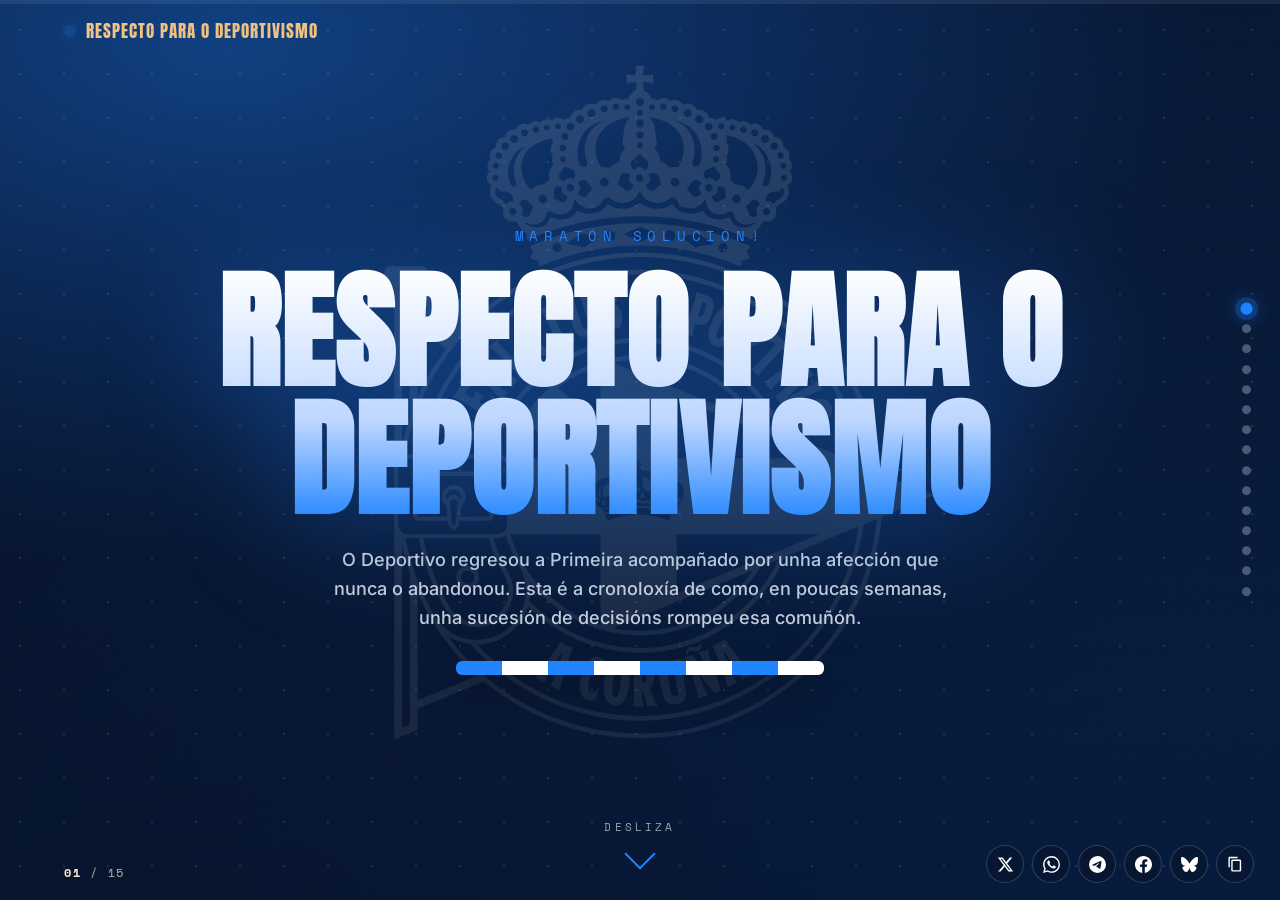
==== commit e536214f: "mellora na navegabilidade móbil" ====
--- a/index.html
+++ b/index.html
@@ -5,8 +5,22 @@
   <meta charset="utf-8" />
   <meta name="viewport" content="width=device-width, initial-scale=1, viewport-fit=cover" />
   <title>Respecto para o Deportivismo</title>
-  <meta name="description" content="" />
-  <link rel="icon" href="data:image/svg+xml,%3Csvg xmlns='http://www.w3.org/2000/svg' viewBox='0 0 100 100'%3E%3Ctext y='.9em' font-size='90'%3E%F0%9F%92%99%3C/text%3E%3C/svg%3E" />
+  <meta name="description" content="Cronoloxía do sucedido no RC Deportivo." />
+
+  <!-- Tarxeta ao compartir en redes (Open Graph / Twitter) -->
+  <meta property="og:type" content="website" />
+  <meta property="og:site_name" content="Respecto para o Deportivismo" />
+  <meta property="og:title" content="Respecto para o Deportivismo" />
+  <meta property="og:description" content="Cronoloxía do sucedido no RC Deportivo." />
+  <meta property="og:url" content="https://sanchezanxo.github.io/respecto-deportivismo/" />
+  <meta property="og:image" content="https://sanchezanxo.github.io/respecto-deportivismo/img/og.jpg" />
+  <meta property="og:image:width" content="1200" />
+  <meta property="og:image:height" content="630" />
+  <meta property="og:locale" content="gl_ES" />
+  <meta name="twitter:card" content="summary_large_image" />
+  <meta name="twitter:title" content="Respecto para o Deportivismo" />
+  <meta name="twitter:description" content="Cronoloxía do sucedido no RC Deportivo." />
+  <meta name="twitter:image" content="https://sanchezanxo.github.io/respecto-deportivismo/img/og.jpg" />
 
   <link rel="stylesheet" href="css/fonts.css" />
   <link rel="stylesheet" href="css/style.css" />
@@ -16,7 +30,7 @@
   <div class="progress"><div class="progress__fill" id="pfill"></div></div>
 
   <header class="brand"><span class="brand__dot"></span><span class="brand__name" id="brandName">Dignidade</span></header>
-  <div class="counter"><b id="cNow">01</b> / <span id="cTot">00</span></div>
+  <div class="counter" aria-live="polite"><b id="cNow">01</b> / <span id="cTot">00</span></div>
   <nav class="rail" id="rail" aria-label="Navegación do timeline"></nav>
   <div class="social" id="social" aria-label="Compartir en redes"></div>
 
--- a/css/style.css
+++ b/css/style.css
@@ -10,7 +10,7 @@
   --alarm-2:   #ff6a3d;
   --ink:       #030c1e;
 
-  
+
   --ff-display: "Anton", "Arial Narrow", sans-serif;
   --ff-text:    "Inter", system-ui, sans-serif;
   --ff-mono:    "Space Mono", ui-monospace, monospace;
@@ -19,15 +19,17 @@
 }
 
 *{ box-sizing:border-box; margin:0; padding:0; }
-html{ scroll-snap-type: y mandatory; -webkit-text-size-adjust:100%; }
-@media (prefers-reduced-motion: reduce){ html{ scroll-snap-type:none; scroll-behavior:auto; } }
+
+/* Sen scroll vertical: o documento nunca fai scroll, o deck é fixo a
+   pantalla completa e os steps cámbianse por JS (roda/swipe/teclado). */
+html{ height:100%; overflow:hidden; -webkit-text-size-adjust:100%; }
 
 body{
+  height:100%; overflow:hidden; overscroll-behavior:none;
   font-family: var(--ff-text);
   background: var(--navy);
   color: var(--white);
   -webkit-font-smoothing: antialiased;
-  overflow-x: hidden;
 }
 
 /* ============================== NOISE / GRAIN ============================== */
@@ -45,7 +47,7 @@
 
 /* ============================== FIXED UI ============================== */
 .progress{ position:fixed; top:0; left:0; right:0; height:4px; z-index:1000; background:rgba(255,255,255,.08); }
-.progress__fill{ height:100%; width:0; background:linear-gradient(90deg, var(--blue), var(--white)); box-shadow:0 0 18px var(--blue); transition:width .12s linear; }
+.progress__fill{ height:100%; width:0; background:linear-gradient(90deg, var(--blue), var(--white)); box-shadow:0 0 18px var(--blue); transition:width .5s cubic-bezier(.2,.8,.2,1); }
 
 .brand{
   position:fixed; top:1.1rem; left:var(--pad); z-index:1000;
@@ -93,17 +95,31 @@
 @media (max-width:640px){ .social{ bottom:.7rem; gap:.4rem; } .social a,.social button{ width:34px; height:34px; } }
 
 /* ============================== DECK / STEPS ============================== */
+#deck{
+  position:fixed; inset:0; overflow:hidden;
+  touch-action:pinch-zoom;   /* o swipe xestiónao o JS; o zoom queda libre */
+}
+
 .step{
-  position:relative; height:100svh; scroll-snap-align:start; scroll-snap-stop:always;
+  position:absolute; inset:0; z-index:0;
   display:grid; place-items:center; overflow:hidden; isolation:isolate;
-}
+  opacity:0; visibility:hidden; pointer-events:none;
+  transition:opacity .55s ease, visibility 0s linear .55s;
+}
+.step.is-active{
+  opacity:1; visibility:visible; pointer-events:auto; z-index:2;
+  transition:opacity .55s ease;
+}
+/* o step saínte mantense visible mentres esvaece baixo o entrante */
+.step.is-leaving{ visibility:visible; z-index:1; transition:opacity .55s ease; }
+.step.is-leaving .step__inner > *{ opacity:1; transform:none; }
 
 /* background layers */
-.step__bg{ position:absolute; inset:-8%; z-index:-4; background-position:center; background-size:cover; will-change:transform; }
+.step__bg{ position:absolute; inset:-8%; z-index:-4; background-position:center; background-size:cover; }
 .step__photo{
   position:absolute; inset:-6%; z-index:-3;
   background-position:center; background-size:cover; background-repeat:no-repeat;
-  filter:grayscale(.85) contrast(1.03) brightness(.82); opacity:.32; will-change:transform;
+  filter:grayscale(.85) contrast(1.03) brightness(.82); opacity:.32;
   animation:kenburns 26s ease-in-out infinite alternate;
 }
 @media (prefers-reduced-motion: reduce){ .step__photo{ animation:none; } }
@@ -112,8 +128,11 @@
 .step__ghost{
   position:absolute; z-index:-2; font-family:var(--ff-display); line-height:.8; pointer-events:none;
   font-size:clamp(16rem,52vw,44rem); color:rgba(255,255,255,.04); left:50%; top:50%;
-  transform:translate(-50%,-50%); white-space:nowrap; will-change:transform;
-}
+  transform:translate(-50%,-50%); white-space:nowrap;
+  animation:ghostdrift 16s ease-in-out infinite alternate;
+}
+@keyframes ghostdrift{ from{ transform:translate(-50%,-50%) scale(1); } to{ transform:translate(-50%,-52%) scale(1.04); } }
+@media (prefers-reduced-motion: reduce){ .step__ghost{ animation:none; } }
 .step__scrim{ position:absolute; inset:0; z-index:-1; }
 .step__shade{ position:absolute; inset:0; z-index:-1; background:linear-gradient(180deg, rgba(3,8,20,.15) 0%, rgba(3,8,20,.5) 55%, rgba(3,8,20,.82) 100%); }
 
@@ -159,11 +178,17 @@
 }
 .step[data-side="info"] .step__photo{ filter:grayscale(.85) contrast(1.03) brightness(.84); }
 
-/* inner content wrapper */
+/* inner content wrapper
+   max-height + overflow:auto é só unha válvula de seguridade para
+   pantallas moi pequenas: se o contido colle (o normal), non hai scroll. */
 .step__inner{
   position:relative; width:100%; max-width:1200px; padding:var(--pad); padding-top:6rem;
-  display:grid; gap:1.1rem; will-change:transform,opacity;
-}
+  display:grid; gap:1.1rem;
+  max-height:100%; overflow-y:auto; overscroll-behavior:contain;
+  touch-action:pan-y pinch-zoom;
+  scrollbar-width:none;
+}
+.step__inner::-webkit-scrollbar{ display:none; }
 
 .step__index{
   position:absolute; top:5.5rem; right:var(--pad); font-family:var(--ff-display);
@@ -171,7 +196,7 @@
 }
 
 .step__kicker{
-  display:inline-block; width:max-content;
+  display:inline-block; width:max-content; max-width:100%;
   font-family:var(--ff-mono); font-weight:700; font-size:clamp(.6rem,1.5vw,.75rem);
   letter-spacing:.28em; text-transform:uppercase; color:var(--accent);
 }
@@ -217,6 +242,7 @@
 .step.is-active .step__index{ opacity:1; }
 @media (prefers-reduced-motion: reduce){
   .step__inner > *{ opacity:1 !important; transform:none !important; }
+  .step, .step.is-active, .step.is-leaving{ transition-duration:.001s; }
 }
 
 /* ============================== HERO ============================== */
@@ -250,7 +276,12 @@
 .hero__flag i{ display:block; width:46px; height:14px; }
 .hero__flag i:nth-child(odd){ background:var(--blue); } .hero__flag i:nth-child(even){ background:#fff; }
 
-.scrollhint{ position:absolute; bottom:1.8rem; left:50%; transform:translateX(-50%); display:grid; place-items:center; gap:.5rem; z-index:5; }
+/* agora é un botón: arrinca a cronoloxía ao premer */
+.scrollhint{
+  position:absolute; bottom:1.8rem; left:50%; transform:translateX(-50%);
+  display:grid; place-items:center; gap:.5rem; z-index:5;
+  background:none; border:0; cursor:pointer; padding:.4rem;
+}
 .scrollhint span{ font-family:var(--ff-mono); font-size:.66rem; letter-spacing:.3em; text-transform:uppercase; color:rgba(255,255,255,.6); }
 .scrollhint .chev{ width:22px; height:22px; border-right:2px solid var(--blue); border-bottom:2px solid var(--blue); transform:rotate(45deg); animation:bob 1.6s ease-in-out infinite; }
 @keyframes bob{ 0%,100%{transform:rotate(45deg) translate(0,0);opacity:.4} 50%{transform:rotate(45deg) translate(4px,4px);opacity:1} }
@@ -279,6 +310,38 @@
 .outro__legal{ color:rgba(255,255,255,.4); font-family:var(--ff-mono); font-size:.68rem; letter-spacing:.12em; text-transform:uppercase; text-decoration:none; }
 .outro__legal:hover{ color:var(--blue); }
 
+/* ============================== AXUSTES DE ENCAIXE ==============================
+   Sen scroll, cada step ten que caber en pantalla: en móbil e en pantallas
+   baixas redúcese lixeiramente a escala tipográfica e os espazos. */
+@media (max-width:640px){
+  .step__inner{ gap:.9rem; padding-top:4.5rem; padding-bottom:4.5rem; }
+  .step__title{ font-size:clamp(2.1rem, 9.5vw, 3.1rem); }
+  .step__body{ font-size:.92rem; line-height:1.55; }
+  .step__index{ top:4.3rem; font-size:2.4rem; right:1.25rem; }
+  .step__source{ padding:.75rem .95rem; font-size:.72rem; }
+  .hero__title{ font-size:clamp(2.6rem, 13vw, 4.6rem); }
+  .hero__flag i{ width:34px; height:11px; }
+  .outro__title{ font-size:clamp(2.2rem, 10vw, 4rem); }
+  /* na pantalla final os botóns de compartir pasan a iconas para caber sen scroll */
+  .outro .step__inner{ gap:.9rem; }
+  .share{ gap:.5rem; }
+  .share a span, .share button span{ display:none; }
+  .share a, .share button{ width:42px; height:42px; padding:0; justify-content:center; gap:0; }
+}
+@media (max-height:700px) and (min-width:641px){
+  .step__inner{ gap:.8rem; padding-top:5rem; }
+  .step__title{ font-size:clamp(2.2rem,5vw,4.4rem); }
+  .hero__title{ font-size:clamp(2.6rem,8vw,6.5rem); }
+  .outro__title{ font-size:clamp(2.2rem,7vw,5rem); }
+}
+@media (max-height:560px){
+  .step__inner{ gap:.6rem; }
+  .step__title{ font-size:clamp(1.7rem,4.5vw,3.2rem); }
+  .step__body{ font-size:.85rem; line-height:1.45; }
+  .hero__flag{ display:none; }
+  .scrollhint{ display:none; }
+}
+
 /* ============================== TOAST ============================== */
 .toast{
   position:fixed; left:50%; bottom:2rem; transform:translate(-50%,20px); z-index:2000;
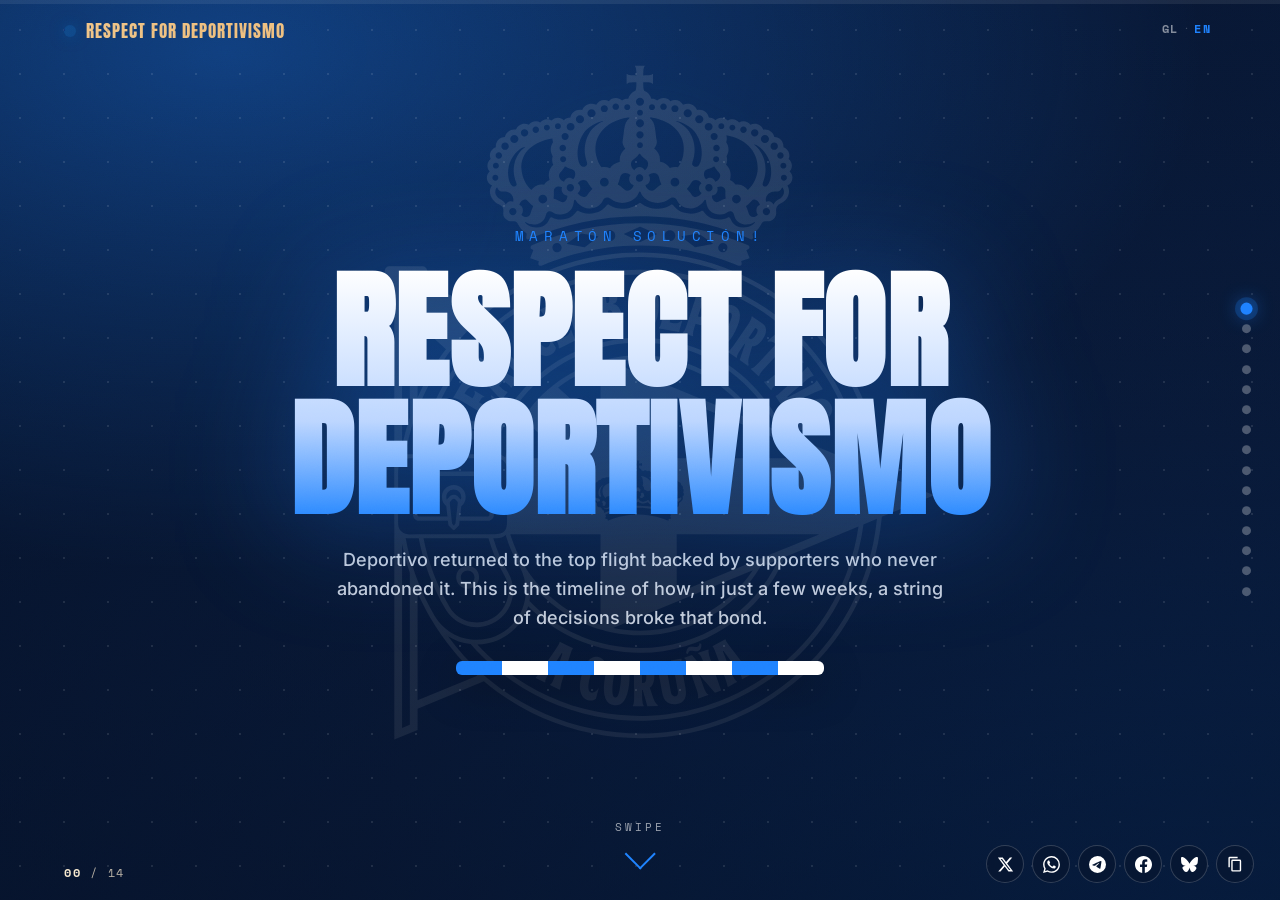
==== commit 430b8f47: "soporte multi-idioma para o proxecto" ====
--- a/index.html
+++ b/index.html
@@ -22,6 +22,14 @@
   <meta name="twitter:description" content="Cronoloxía do sucedido no RC Deportivo." />
   <meta name="twitter:image" content="https://sanchezanxo.github.io/respecto-deportivismo/img/og.jpg" />
 
+  <meta name="theme-color" content="#05122b" />
+
+  <!-- Preload do crítico para o primeiro pintado (subset latin das fontes + escudo do hero) -->
+  <link rel="preload" href="fonts/anton-400-latin.woff2" as="font" type="font/woff2" crossorigin />
+  <link rel="preload" href="fonts/inter-100-900-latin.woff2" as="font" type="font/woff2" crossorigin />
+  <link rel="preload" href="fonts/space-mono-400-latin.woff2" as="font" type="font/woff2" crossorigin />
+  <link rel="preload" href="img/escudo-depor-branco.svg" as="image" />
+
   <link rel="stylesheet" href="css/fonts.css" />
   <link rel="stylesheet" href="css/style.css" />
 </head>
@@ -30,7 +38,8 @@
   <div class="progress"><div class="progress__fill" id="pfill"></div></div>
 
   <header class="brand"><span class="brand__dot"></span><span class="brand__name" id="brandName">Dignidade</span></header>
-  <div class="counter" aria-live="polite"><b id="cNow">01</b> / <span id="cTot">00</span></div>
+  <nav class="langsel" id="langsel" aria-label="Idioma"></nav>
+  <div class="counter" aria-live="polite"><b id="cNow">00</b> / <span id="cTot">00</span></div>
   <nav class="rail" id="rail" aria-label="Navegación do timeline"></nav>
   <div class="social" id="social" aria-label="Compartir en redes"></div>
 
--- a/css/style.css
+++ b/css/style.css
@@ -44,6 +44,8 @@
   60%{transform:translate(-2%,4%)} 80%{transform:translate(4%,2%)} 100%{transform:translate(0,0)}
 }
 @media (prefers-reduced-motion: reduce){ .grain{ animation:none; } }
+/* en móbil o gran queda estático: a textura vese igual e afórrase GPU */
+@media (max-width:640px){ .grain{ animation:none; } }
 
 /* ============================== FIXED UI ============================== */
 .progress{ position:fixed; top:0; left:0; right:0; height:4px; z-index:1000; background:rgba(255,255,255,.08); }
@@ -63,6 +65,21 @@
   mix-blend-mode:difference;
 }
 .counter b{ color:#fff; font-weight:700; }
+
+/* selector de idioma (arriba á dereita, espello do brand) */
+.langsel{
+  position:fixed; top:1.05rem; right:var(--pad); z-index:1000;
+  display:flex; align-items:center; gap:.1rem;
+}
+.langsel__btn{
+  background:none; border:0; cursor:pointer; padding:.2rem .3rem;
+  font-family:var(--ff-mono); font-size:.72rem; font-weight:700;
+  letter-spacing:.12em; text-transform:uppercase;
+  color:rgba(255,255,255,.5); transition:color .2s;
+}
+.langsel__btn:hover{ color:#fff; }
+.langsel__btn.is-active{ color:var(--blue); }
+.langsel__sep{ color:rgba(255,255,255,.22); font-size:.66rem; user-select:none; }
 
 /* right rail */
 .rail{ position:fixed; top:50%; right:clamp(.7rem,2.4vw,1.8rem); transform:translateY(-50%); z-index:1000; display:flex; flex-direction:column; gap:.7rem; }
@@ -92,7 +109,11 @@
 }
 .social a:hover, .social button:hover{ transform:translateY(-3px); color:var(--blue); border-color:var(--blue); box-shadow:0 8px 22px rgba(0,0,0,.45); }
 .social svg{ width:17px; height:17px; fill:currentColor; }
-@media (max-width:640px){ .social{ bottom:.7rem; gap:.4rem; } .social a,.social button{ width:34px; height:34px; } }
+@media (max-width:640px){
+  .social{ bottom:.7rem; gap:.4rem; }
+  /* sen blur en móbil: o backdrop-filter é caro na GPU dos teléfonos */
+  .social a,.social button{ width:34px; height:34px; backdrop-filter:none; background:rgba(8,20,44,.8); }
+}
 
 /* ============================== DECK / STEPS ============================== */
 #deck{
@@ -110,6 +131,8 @@
   opacity:1; visibility:visible; pointer-events:auto; z-index:2;
   transition:opacity .55s ease;
 }
+/* paso previo á activación: visible pero aínda transparente (ver goTo en app.js) */
+.step.is-prep{ visibility:visible; }
 /* o step saínte mantense visible mentres esvaece baixo o entrante */
 .step.is-leaving{ visibility:visible; z-index:1; transition:opacity .55s ease; }
 .step.is-leaving .step__inner > *{ opacity:1; transform:none; }
@@ -124,6 +147,11 @@
 }
 @media (prefers-reduced-motion: reduce){ .step__photo{ animation:none; } }
 @keyframes kenburns{ from{ transform:scale(1.05) translate(0,0); } to{ transform:scale(1.2) translate(-2%,-2%); } }
+
+/* aforro de CPU en móbil: os steps ocultos non manteñen animacións en marcha */
+.step:not(.is-active):not(.is-leaving) .step__photo,
+.step:not(.is-active):not(.is-leaving) .step__ghost{ animation-play-state:paused; }
+.step.is-active .step__photo, .step.is-leaving .step__photo{ will-change:transform; }
 
 .step__ghost{
   position:absolute; z-index:-2; font-family:var(--ff-display); line-height:.8; pointer-events:none;
@@ -240,9 +268,30 @@
 .step.is-active .step__inner > *:nth-child(6){ transition-delay:.46s; }
 .step__index{ opacity:.001; transition:opacity .8s ease .2s; }
 .step.is-active .step__index{ opacity:1; }
+
+/* ---- iOS/iPadOS (WebKit táctil): entrada en bloque ----
+   Nos iPhone/iPad, rasterizar os bloques grandes de texto (título e corpo)
+   tarda máis cá propia transición por elementos: a capa aparece cando a
+   animación xa rematou e o texto "xorde de golpe". Alí anímase o
+   .step__inner enteiro como unha única capa (unha soa rasterización).
+   O @supports só é certo en iOS/iPadOS; o resto mantén a fervenza. */
+@supports (-webkit-touch-callout: none){
+  .step__inner > *{ opacity:1; transform:none; }
+  .step.is-active .step__inner > *{ transition:none; }
+  .step__inner{ opacity:0; transform:translateY(26px); }
+  .step.is-active .step__inner{
+    opacity:1; transform:none;
+    transition:opacity .55s ease .08s, transform .6s cubic-bezier(.16,1,.3,1) .08s;
+  }
+  .step.is-leaving .step__inner{ opacity:1; transform:none; }
+}
 @media (prefers-reduced-motion: reduce){
-  .step__inner > *{ opacity:1 !important; transform:none !important; }
-  .step, .step.is-active, .step.is-leaving{ transition-duration:.001s; }
+  /* Con "reducir movemento" activo (axuste de accesibilidade, común en iOS)
+     elimínase o desprazamento pero mantense un fundido de opacidade breve:
+     así o contido non aparece de golpe. */
+  .step__inner > *{ transform:none !important; }
+  .step__inner{ transform:none !important; }
+  .step.is-active .step__inner > *{ transition:opacity .45s ease; }
 }
 
 /* ============================== HERO ============================== */
